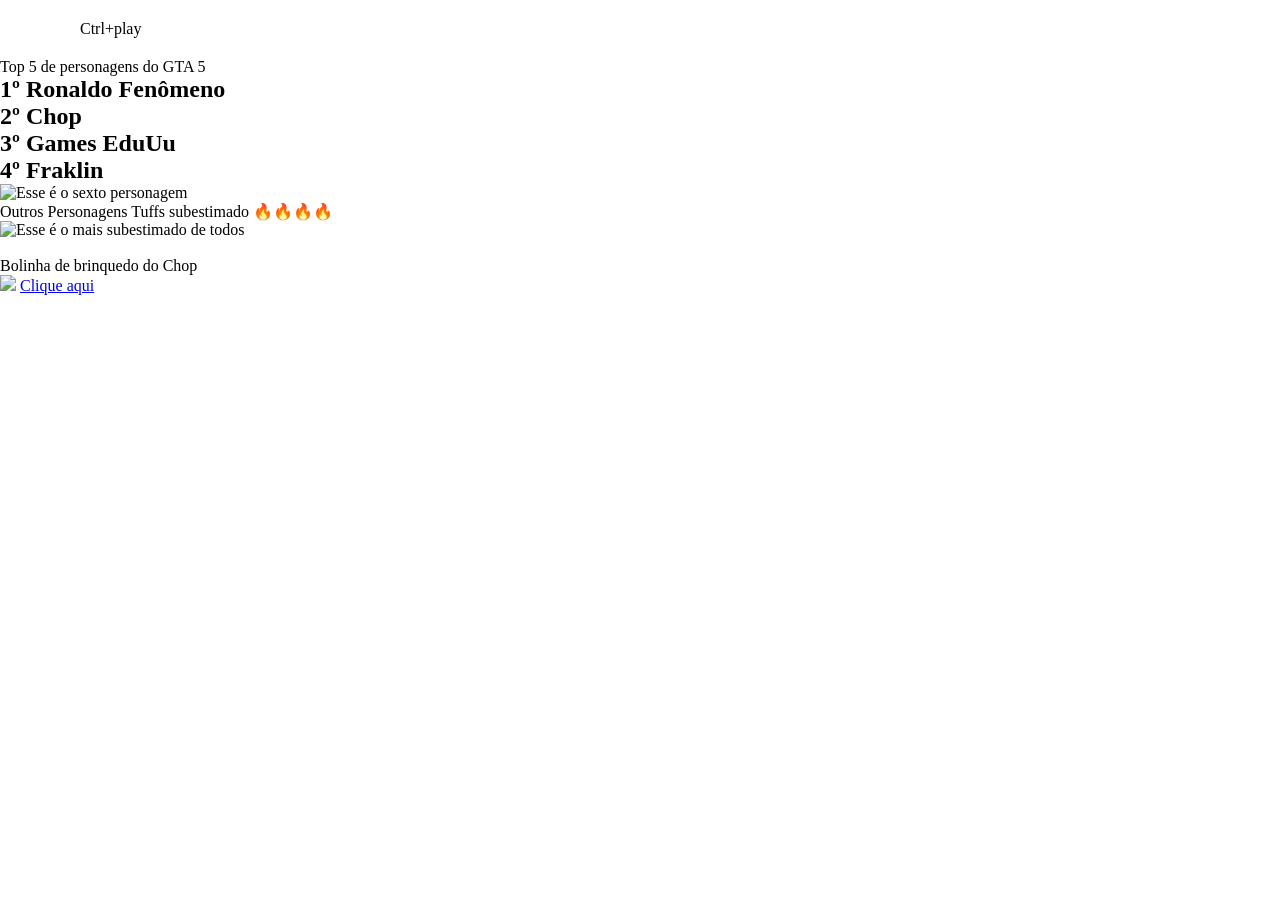
==== index5.html @ 9c4daf3b "horizon" ====
<!DOCTYPE html>
<html lang="en">
<head>
    <meta charset="UTF-8">
    <meta name="viewport" content="width=device-width, initial-scale=1.0">
    <title>tufo</title>
    <link rel="stylesheet" href="style5.css">
</head>
<body>
    <header>
        <div class="logo">Ctrl+play</div> 
    </header>

    <div class="jogo">
        <div class="personagens">
        <h1> </h1> Top 5 de personagens do GTA 5</h1>
        <h2> 1º Ronaldo Fenômeno </h2>
        <h2> 2º Chop </h2>
        <h2> 3º Games EduUu </h2>
        <h2> 4º Fraklin </h2>
        </div>
    </div>

       <img src="https://th.bing.com/th/id/OIP.s9CmhbaSs9M1XXvsn6WFdAHaEK?w=297&h=180&c=7&r=0&o=7&dpr=1.3&pid=1.7&rm=3" alt="Esse é o sexto personagem">
       
       <p> Outros Personagens Tuffs subestimado 🔥🔥🔥🔥  </p>
       
       <img src="./burro.webp" alt="Esse é o mais subestimado de todos">

       <p> </p>

       <img src="./OIP.jpg" alt="">

       <!---Tag de listas-->
       <ul>
         <li> Bolinha de brinquedo do Chop</li>
       </ul>
       <img src="./baixados.webp">

       <!--Tag de link-->
       <a href="https://getwallpapers.com/collection/shrek-wallpapers" target="_blank">Clique aqui</a>

</body>
</html>
---- style5.css ----
* {
    box-sizing: border-box;
    margin: 0;
    padding: 0;
}

header {
    display:flex;
    justify-content:space-between;
    align-items:center;
    padding:20px 80px;
    background:white;
}

body {
    align-content: center;
}
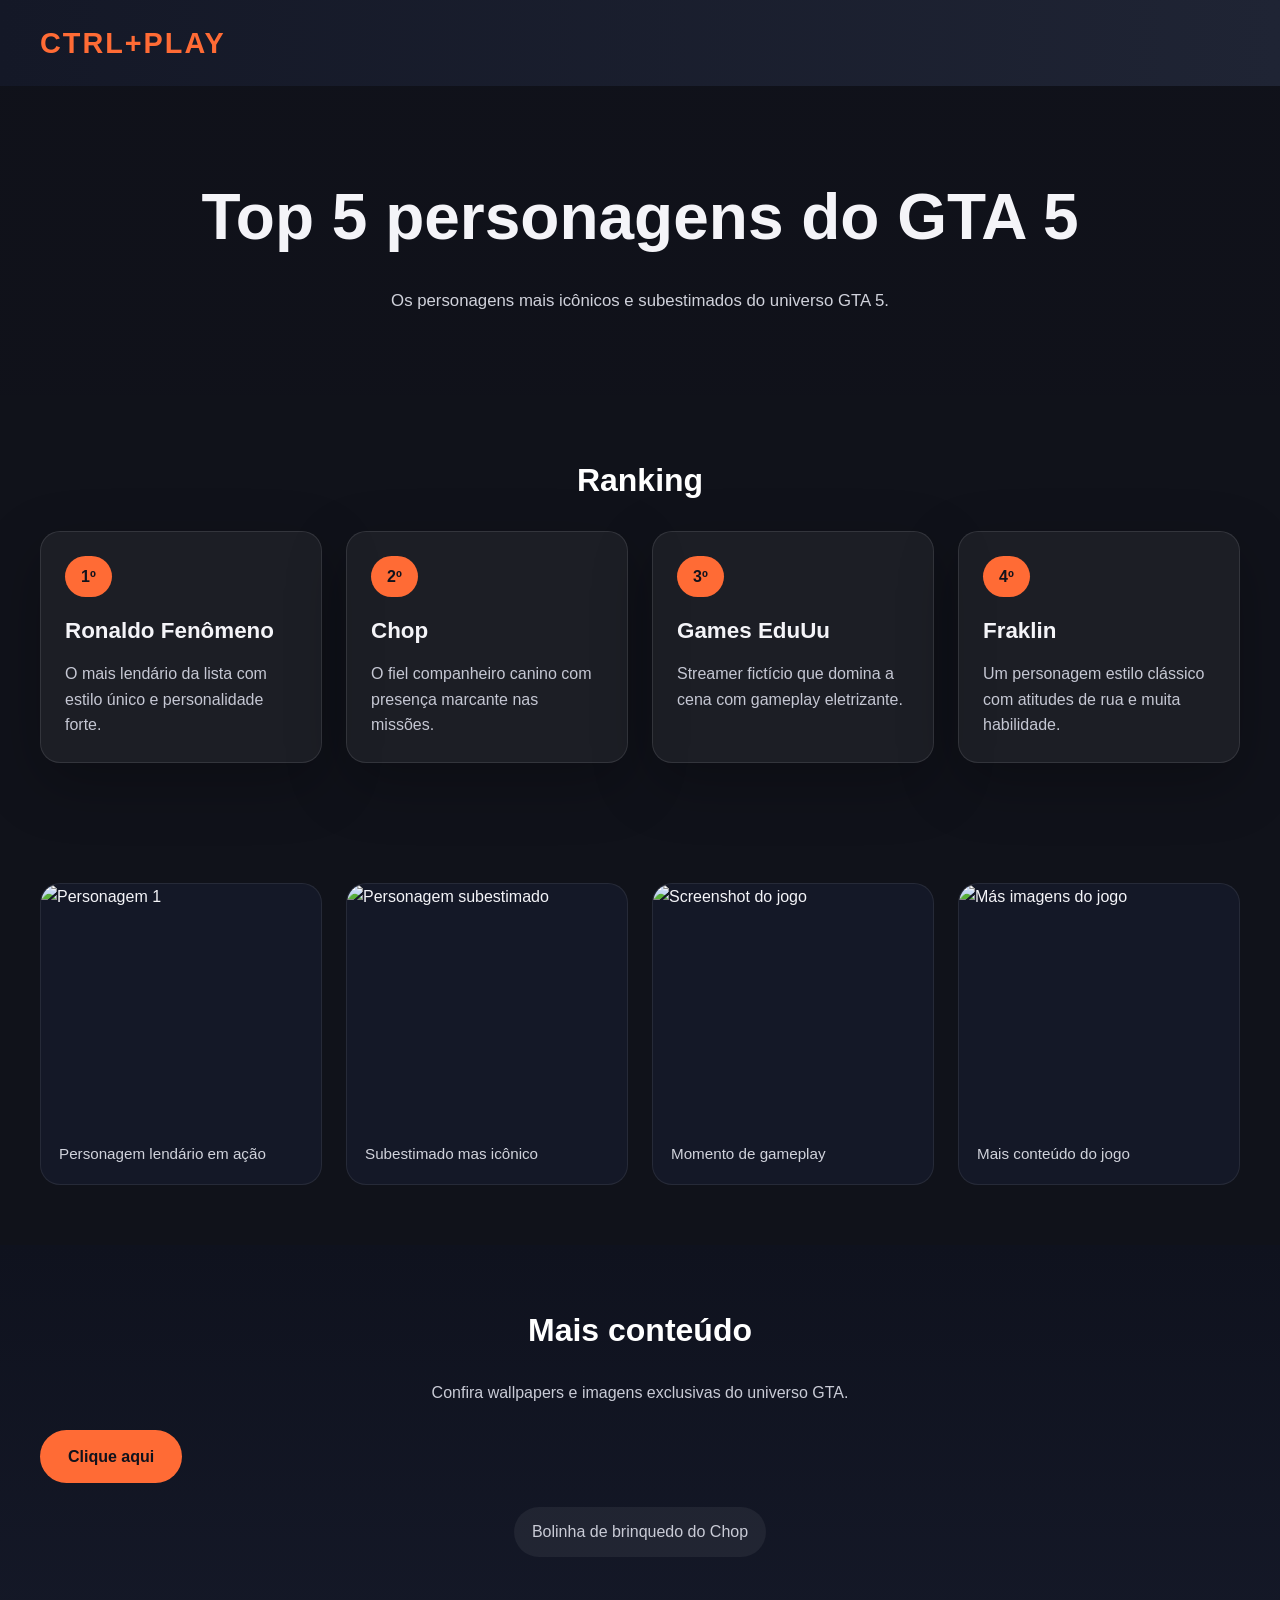
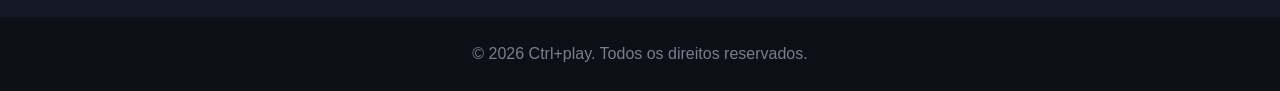
==== commit 487f6899: "hor" ====
--- a/index5.html
+++ b/index5.html
@@ -3,42 +3,87 @@
 <head>
     <meta charset="UTF-8">
     <meta name="viewport" content="width=device-width, initial-scale=1.0">
-    <title>tufo</title>
+    <title>Ctrl+play - Top personagens GTA 5</title>
     <link rel="stylesheet" href="style5.css">
 </head>
 <body>
-    <header>
-        <div class="logo">Ctrl+play</div> 
+    <header class="site-header">
+        <div class="logo">Ctrl+play</div>
     </header>
 
-    <div class="jogo">
-        <div class="personagens">
-        <h1> </h1> Top 5 de personagens do GTA 5</h1>
-        <h2> 1º Ronaldo Fenômeno </h2>
-        <h2> 2º Chop </h2>
-        <h2> 3º Games EduUu </h2>
-        <h2> 4º Fraklin </h2>
+    <main>
+        <section class="hero">
+            <div class="hero-content">
+                <h1>Top 5 personagens do GTA 5</h1>
+                <p>Os personagens mais icônicos e subestimados do universo GTA 5.</p>
+            </div>
+        </section>
+
+        <section class="ranking">
+            <div class="container">
+                <h2>Ranking</h2>
+                <div class="rank-list">
+                    <article class="rank-item">
+                        <span class="rank-number">1º</span>
+                        <h3>Ronaldo Fenômeno</h3>
+                        <p>O mais lendário da lista com estilo único e personalidade forte.</p>
+                    </article>
+                    <article class="rank-item">
+                        <span class="rank-number">2º</span>
+                        <h3>Chop</h3>
+                        <p>O fiel companheiro canino com presença marcante nas missões.</p>
+                    </article>
+                    <article class="rank-item">
+                        <span class="rank-number">3º</span>
+                        <h3>Games EduUu</h3>
+                        <p>Streamer fictício que domina a cena com gameplay eletrizante.</p>
+                    </article>
+                    <article class="rank-item">
+                        <span class="rank-number">4º</span>
+                        <h3>Fraklin</h3>
+                        <p>Um personagem estilo clássico com atitudes de rua e muita habilidade.</p>
+                    </article>
+                </div>
+            </div>
+        </section>
+
+        <section class="gallery">
+            <div class="container gallery-grid">
+                <figure class="gallery-item">
+                    <img src="https://th.bing.com/th/id/OIP.s9CmhbaSs9M1XXvsn6WFdAHaEK?w=297&h=180&c=7&r=0&o=7&dpr=1.3&pid=1.7&rm=3" alt="Personagem 1">
+                    <figcaption>Personagem lendário em ação</figcaption>
+                </figure>
+                <figure class="gallery-item">
+                    <img src="https://tse1.explicit.bing.net/th/id/OIP.IS6o5fkeMbLkEplKSdSoawHaFj?r=0&rs=1&pid=ImgDetMain&o=7&rm=3" alt="Personagem subestimado">
+                    <figcaption>Subestimado mas icônico</figcaption>
+                </figure>
+                <figure class="gallery-item">
+                    <img src="https://img.gta5-mods.com/q75-w350-h233-cfill/images/pocket-shrek-mini-pack/fdf80d-8.png" alt="Screenshot do jogo">
+                    <figcaption>Momento de gameplay</figcaption>
+                </figure>
+                <figure class="gallery-item">
+                    <img src="https://tse4.mm.bing.net/th/id/OIP.kdiOihgF6RGKf-DSkIo07QHaEK?r=0&rs=1&pid=ImgDetMain&o=7&rm=3" alt="Más imagens do jogo">
+                    <figcaption>Mais conteúdo do jogo</figcaption>
+                </figure>
+            </div>
+        </section>
+
+        <section class="extra-info">
+            <div class="container">
+                <h2>Mais conteúdo</h2>
+                <p>Confira wallpapers e imagens exclusivas do universo GTA.</p>
+                <a class="external-link" href="https://getwallpapers.com/collection/shrek-wallpapers" target="_blank" rel="noopener noreferrer">Clique aqui</a>
+                <ul class="feature-list">
+                    <li>Bolinha de brinquedo do Chop</li>
+                </ul>
+            </div>
+        </section>
+    </main>
+
+    <footer class="site-footer">
+        <div class="container">
+            <p>&copy; 2026 Ctrl+play. Todos os direitos reservados.</p>
         </div>
-    </div>
-
-       <img src="https://th.bing.com/th/id/OIP.s9CmhbaSs9M1XXvsn6WFdAHaEK?w=297&h=180&c=7&r=0&o=7&dpr=1.3&pid=1.7&rm=3" alt="Esse é o sexto personagem">
-       
-       <p> Outros Personagens Tuffs subestimado 🔥🔥🔥🔥  </p>
-       
-       <img src="./burro.webp" alt="Esse é o mais subestimado de todos">
-
-       <p> </p>
-
-       <img src="./OIP.jpg" alt="">
-
-       <!---Tag de listas-->
-       <ul>
-         <li> Bolinha de brinquedo do Chop</li>
-       </ul>
-       <img src="./baixados.webp">
-
-       <!--Tag de link-->
-       <a href="https://getwallpapers.com/collection/shrek-wallpapers" target="_blank">Clique aqui</a>
-
+    </footer>
 </body>
 </html>
--- a/style5.css
+++ b/style5.css
@@ -4,14 +4,211 @@
     padding: 0;
 }
 
-header {
-    display:flex;
-    justify-content:space-between;
-    align-items:center;
-    padding:20px 80px;
-    background:white;
-}
-
 body {
-    align-content: center;
-}+    font-family: 'Segoe UI', Tahoma, Geneva, Verdana, sans-serif;
+    background-color: #10121a;
+    color: #f4f4f8;
+    line-height: 1.6;
+}
+
+.container {
+    width: min(1200px, 100% - 40px);
+    margin: 0 auto;
+}
+
+.site-header {
+    background: linear-gradient(90deg, #141827 0%, #1f2434 100%);
+    padding: 20px 0;
+}
+
+.site-header .logo {
+    font-size: 1.8rem;
+    font-weight: 700;
+    color: #ff6b35;
+    text-transform: uppercase;
+    letter-spacing: 2px;
+    margin-left: 40px;
+}
+
+.hero {
+    padding: 80px 0;
+    background: linear-gradient(180deg, rgba(16,18,26,0.92), rgba(16,18,26,0.92)), url('https://th.bing.com/th/id/OIP.s9CmhbaSs9M1XXvsn6WFdAHaEK?w=297&h=180&c=7&r=0&o=7&dpr=1.3&pid=1.7&rm=3') center/cover no-repeat;
+}
+
+.hero-content {
+    text-align: center;
+}
+
+.hero-content h1 {
+    font-size: clamp(2.5rem, 5vw, 4rem);
+    margin-bottom: 20px;
+}
+
+.hero-content p {
+    font-size: 1.05rem;
+    color: #d0d2db;
+    max-width: 780px;
+    margin: 0 auto;
+}
+
+.ranking {
+    padding: 60px 0;
+}
+
+.ranking h2,
+.extra-info h2,
+.gallery h2 {
+    font-size: 2rem;
+    margin-bottom: 24px;
+    text-align: center;
+    color: #ffffff;
+}
+
+.rank-list {
+    display: grid;
+    gap: 24px;
+    grid-template-columns: repeat(auto-fit, minmax(240px, 1fr));
+}
+
+.rank-item {
+    background: rgba(255, 255, 255, 0.05);
+    border: 1px solid rgba(255, 255, 255, 0.1);
+    border-radius: 20px;
+    padding: 24px;
+    box-shadow: 0 20px 60px rgba(0, 0, 0, 0.25);
+}
+
+.rank-number {
+    display: inline-block;
+    background: #ff6b35;
+    color: #11121c;
+    font-weight: 700;
+    padding: 8px 16px;
+    border-radius: 999px;
+    margin-bottom: 16px;
+}
+
+.rank-item h3 {
+    font-size: 1.4rem;
+    margin-bottom: 12px;
+}
+
+.rank-item p {
+    color: #c5c7d3;
+}
+
+.gallery {
+    padding: 60px 0;
+}
+
+.gallery-grid {
+    display: grid;
+    grid-template-columns: repeat(auto-fit, minmax(220px, 1fr));
+    gap: 24px;
+}
+
+.gallery-item {
+    overflow: hidden;
+    border-radius: 20px;
+    background: #141827;
+    border: 1px solid rgba(255, 255, 255, 0.08);
+}
+
+.gallery-item img {
+    width: 100%;
+    height: 240px;
+    object-fit: cover;
+    display: block;
+}
+
+.gallery-item figcaption {
+    padding: 18px;
+    color: #d0d2db;
+    font-size: 0.95rem;
+}
+
+.extra-info {
+    padding: 60px 0;
+    background: linear-gradient(180deg, #0f121e 0%, #141827 100%);
+}
+
+.extra-info p {
+    max-width: 760px;
+    margin: 0 auto 24px;
+    color: #c9cbd6;
+    text-align: center;
+}
+
+.external-link {
+    display: inline-block;
+    background: #ff6b35;
+    color: #11121c;
+    padding: 14px 28px;
+    border-radius: 999px;
+    font-weight: 700;
+    text-decoration: none;
+    transition: transform 0.2s ease, background 0.2s ease;
+}
+
+.external-link:hover {
+    transform: translateY(-2px);
+    background: #ff8b5a;
+}
+
+.feature-list {
+    list-style: none;
+    margin-top: 24px;
+    display: flex;
+    justify-content: center;
+}
+
+.feature-list li {
+    background: rgba(255, 255, 255, 0.06);
+    padding: 12px 18px;
+    border-radius: 999px;
+    color: #c9cbd6;
+}
+
+.site-footer {
+    padding: 24px 0;
+    text-align: center;
+    background: #0d0f16;
+}
+
+.site-footer p {
+    color: #7a7d8e;
+}
+
+@media (max-width: 768px) {
+    .site-header .logo {
+        margin-left: 20px;
+    }
+
+    .hero {
+        padding: 60px 0;
+    }
+
+    .gallery-item img {
+        height: 200px;
+    }
+}
+
+@media (max-width: 520px) {
+    .hero-content h1 {
+        font-size: 2.3rem;
+    }
+
+    .hero-content p {
+        font-size: 0.98rem;
+    }
+
+    .external-link {
+        width: 100%;
+        text-align: center;
+    }
+
+    .feature-list {
+        flex-direction: column;
+        gap: 12px;
+    }
+}
